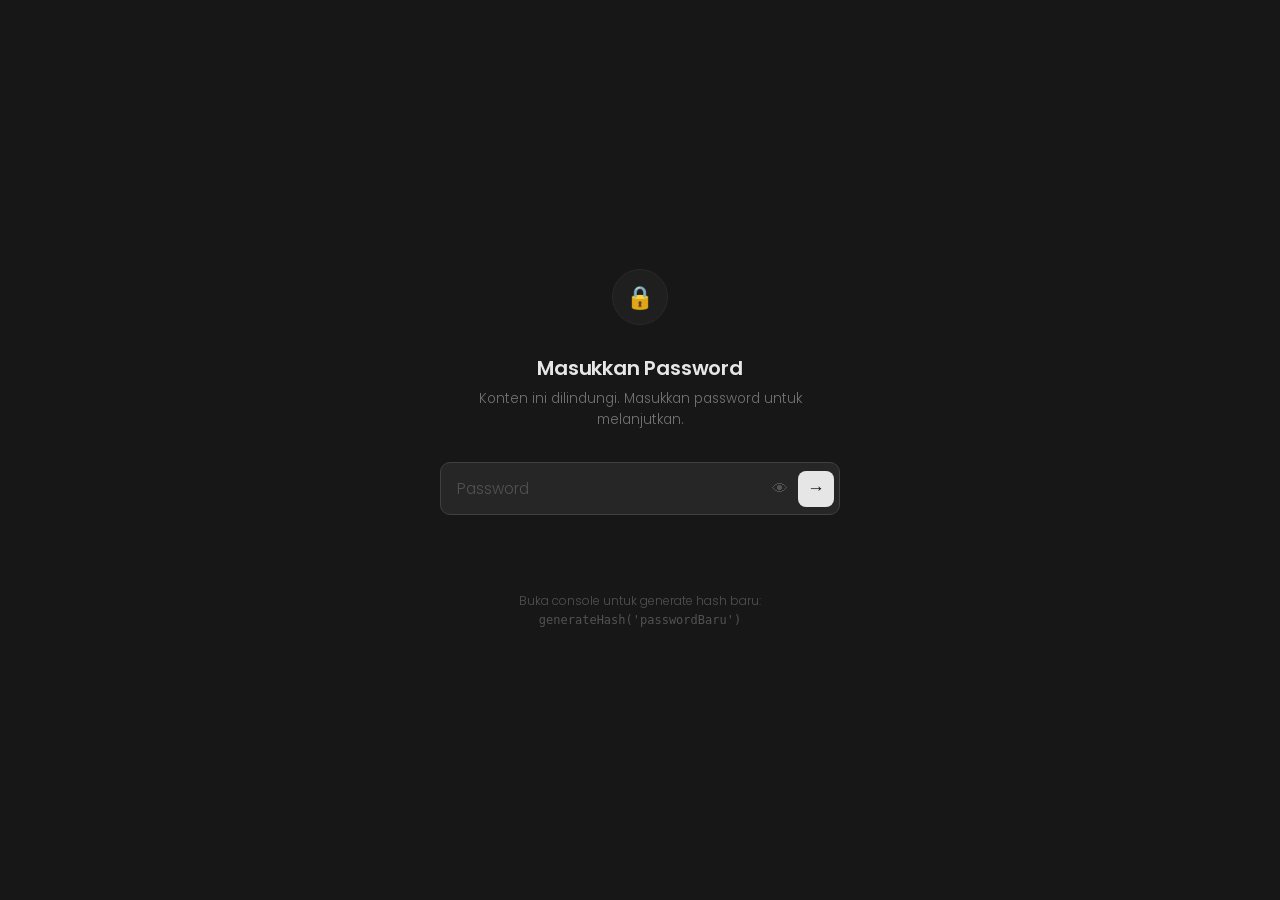
==== index.html @ db837d41 "add index.html" ====
<!DOCTYPE html>
<html lang="en">
<head>
    <meta charset="UTF-8">
    <meta name="viewport" content="width=device-width, initial-scale=1.0">
    <meta name="theme-color" content="#171717">
    <title>Webf</title>
    <link rel="manifest" href="/manifest.json">
    <meta http-equiv="refresh" content="0; url=/password_pages.html">
    <style>
        * {
            margin: 0;
            padding: 0;
            box-sizing: border-box;
        }
        body {
            background-color: #171717;
            color: #e6e6e6;
            font-family: -apple-system, BlinkMacSystemFont, 'Segoe UI', Roboto, sans-serif;
            display: flex;
            align-items: center;
            justify-content: center;
            min-height: 100vh;
        }
        .loading-wrapper {
            text-align: center;
        }
        .spinner {
            width: 32px;
            height: 32px;
            border: 3px solid #2a2a2a;
            border-top-color: #e6e6e6;
            border-radius: 50%;
            animation: spin 0.7s linear infinite;
            margin: 0 auto 16px auto;
        }
        @keyframes spin {
            to { transform: rotate(360deg); }
        }
        p {
            font-size: 0.9rem;
            color: #737373;
        }
        a {
            color: #2f9dff;
            text-decoration: none;
        }
    </style>
</head>
<body>
    <div class="loading-wrapper">
        <div class="spinner"></div>
        <p>Memuat... jika tidak dialihkan otomatis, <a href="/password_pages.html">klik di sini</a>.</p>
    </div>

    <script>
        // Cek session login langsung
        (function() {
            try {
                const sessionKey = "webf_auth_session";
                const raw = localStorage.getItem(sessionKey);
                if (raw) {
                    const session = JSON.parse(raw);
                    const elapsed = Date.now() - session.timestamp;
                    if (session.authenticated && elapsed < session.expiresIn) {
                        window.location.replace('/home.html');
                        return;
                    }
                }
            } catch (e) {}
            // Jika belum login / expired, arahkan ke password page
            window.location.replace('/password_pages.html');
        })();

        // Register Service Worker
        if ('serviceWorker' in navigator) {
            navigator.serviceWorker.register('/sw.js');
        }
    </script>
</body>
</html>
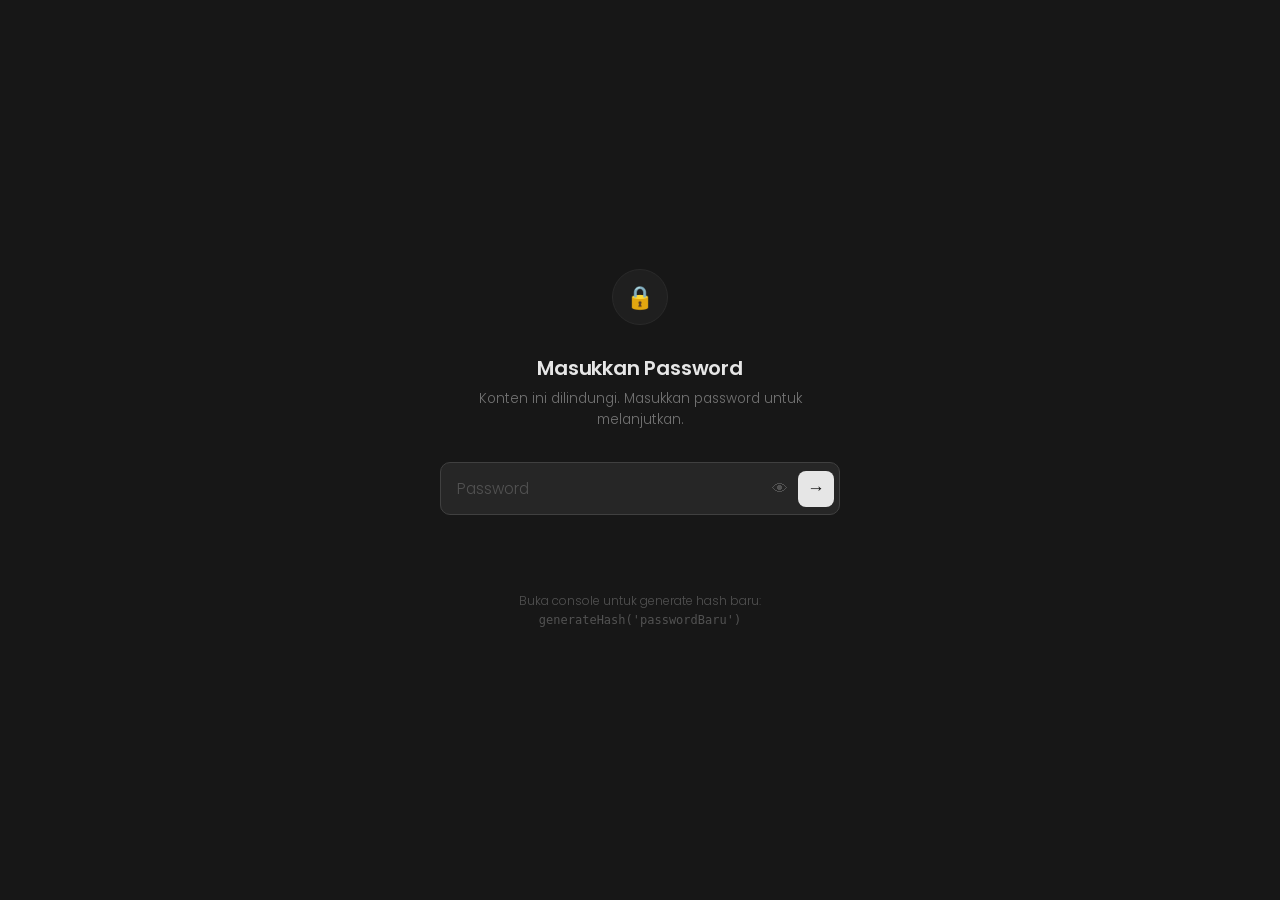
==== commit 8f6c6588: "update icon" ====
--- a/index.html
+++ b/index.html
@@ -5,6 +5,8 @@
     <meta name="viewport" content="width=device-width, initial-scale=1.0">
     <meta name="theme-color" content="#171717">
     <title>Webf</title>
+    <link rel="icon" type="image/png" href="/icon.png">
+    <link rel="apple-touch-icon" href="/icon.png">
     <link rel="manifest" href="/manifest.json">
     <meta http-equiv="refresh" content="0; url=/password_pages.html">
     <style>
